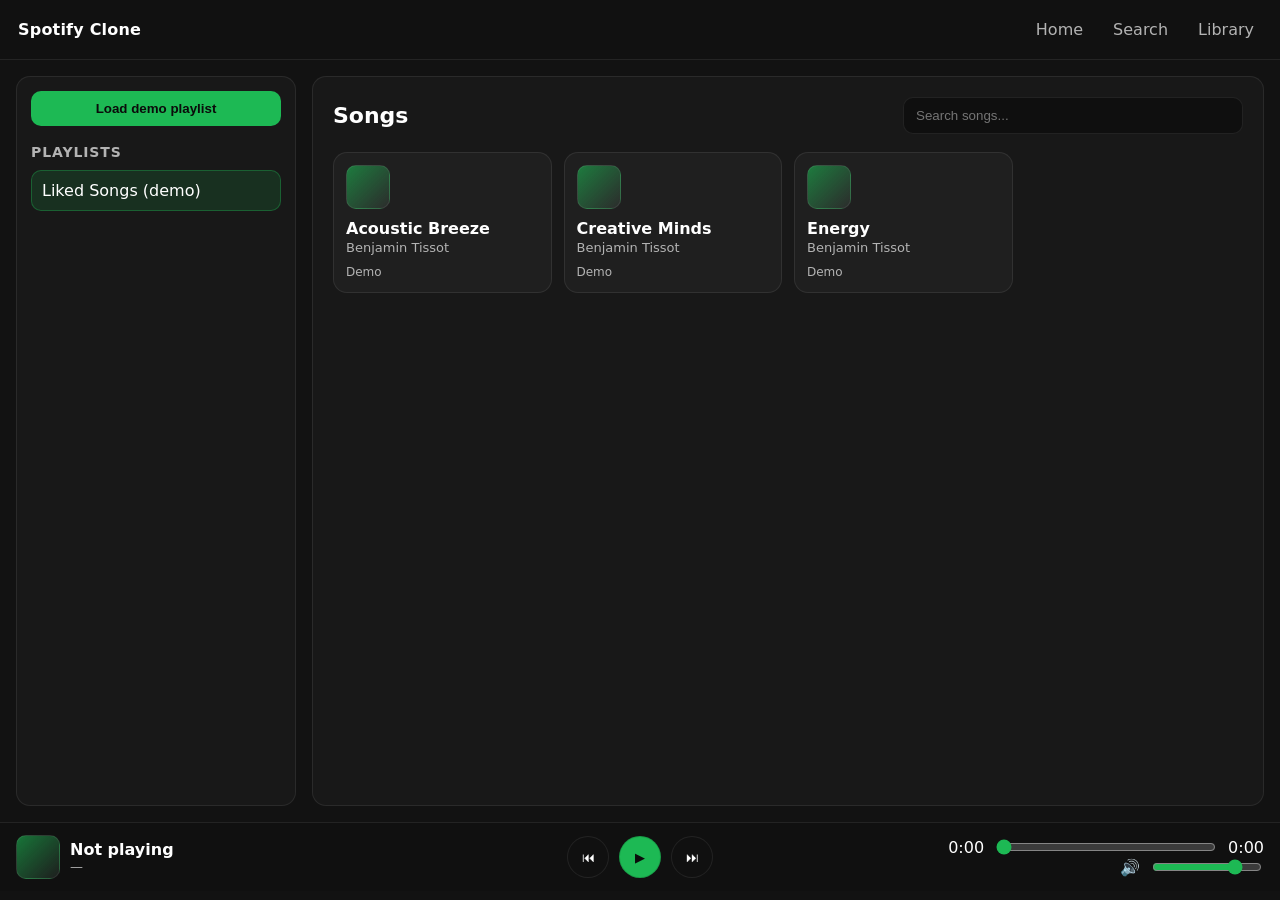
==== index.html @ 104b4d65 "Rename Spotify.html to index.html" ====
<!DOCTYPE html>
<html lang="en">
<head>
  <meta charset="UTF-8" />
  <meta name="viewport" content="width=device-width, initial-scale=1.0" />
  <title>Spotify Clone</title>
  <link rel="stylesheet" href="Spotify.css" />
</head>
<body>
  <header class="topbar">
    <div class="brand">Spotify Clone</div>
    <nav class="nav">
      <a href="#" class="nav__link">Home</a>
      <a href="#" class="nav__link">Search</a>
      <a href="#" class="nav__link">Library</a>
    </nav>
  </header>

  <main class="layout">
    <aside class="sidebar">
      <button id="btnLoadDemo" class="btn">Load demo playlist</button>
      <div class="sidebar__section">
        <h3>Playlists</h3>
        <ul id="playlist" class="list"></ul>
      </div>
    </aside>

    <section class="content">
      <div class="content__header">
        <h1 id="viewTitle">Songs</h1>
        <div class="search">
          <input id="searchInput" class="search__input" placeholder="Search songs..." />
        </div>
      </div>

      <div id="songs" class="cards"></div>
    </section>
  </main>

  <footer class="player">
    <div class="player__now">
      <div class="cover" aria-hidden="true"></div>
      <div>
        <div id="nowTitle" class="player__title">Not playing</div>
        <div id="nowArtist" class="player__artist">—</div>
      </div>
    </div>

    <div class="player__controls">
      <button id="btnPrev" class="iconbtn" title="Previous">⏮</button>
      <button id="btnPlay" class="iconbtn iconbtn--primary" title="Play/Pause">▶</button>
      <button id="btnNext" class="iconbtn" title="Next">⏭</button>
    </div>

    <div class="player__meta">
      <div class="time">
        <span id="curTime">0:00</span>
        <input id="seek" type="range" min="0" max="100" value="0" />
        <span id="durTime">0:00</span>
      </div>
      <div class="volume">
        <span>🔊</span>
        <input id="volume" type="range" min="0" max="1" step="0.01" value="0.8" />
      </div>
    </div>

    <audio id="audio" preload="metadata"></audio>
  </footer>

  <script src="Spotify.js"></script>
</body>
</html>
---- Spotify.css ----
:root {
  --bg: #121212;
  --bg2: #181818;
  --card: #1f1f1f;
  --text: #ffffff;
  --muted: #b3b3b3;
  --green: #1db954;
  --border: rgba(255,255,255,0.08);
}

* { box-sizing: border-box; }

html, body {
  height: 100%;
}

body {
  margin: 0;
  font-family: system-ui, -apple-system, Segoe UI, Roboto, Helvetica, Arial, "Apple Color Emoji", "Segoe UI Emoji";
  background: var(--bg);
  color: var(--text);
}

a { color: inherit; text-decoration: none; }

.topbar {
  position: sticky;
  top: 0;
  z-index: 10;
  display: flex;
  align-items: center;
  justify-content: space-between;
  padding: 14px 18px;
  background: rgba(18,18,18,0.9);
  backdrop-filter: blur(10px);
  border-bottom: 1px solid var(--border);
}

.brand {
  font-weight: 700;
  letter-spacing: 0.2px;
}

.nav {
  display: flex;
  gap: 14px;
  color: var(--muted);
}

.nav__link { padding: 6px 8px; border-radius: 8px; }
.nav__link:hover { background: rgba(255,255,255,0.06); color: var(--text); }

.layout {
  display: grid;
  grid-template-columns: 280px 1fr;
  gap: 16px;
  padding: 16px;
}

.sidebar {
  background: var(--bg2);
  border: 1px solid var(--border);
  border-radius: 14px;
  padding: 14px;
  min-height: calc(100vh - 170px);
}

.sidebar__section h3 {
  margin: 18px 0 10px;
  font-size: 14px;
  color: var(--muted);
  font-weight: 700;
  text-transform: uppercase;
  letter-spacing: 0.9px;
}

.btn {
  width: 100%;
  border: 0;
  padding: 10px 12px;
  border-radius: 10px;
  font-weight: 700;
  cursor: pointer;
  background: var(--green);
  color: #0b0b0b;
}

.btn:hover { filter: brightness(1.03); }

.list {
  list-style: none;
  padding: 0;
  margin: 0;
}

.list li {
  padding: 10px 10px;
  border-radius: 10px;
  color: var(--muted);
  cursor: pointer;
}

.list li:hover { background: rgba(255,255,255,0.06); color: var(--text); }
.list li.active { background: rgba(29,185,84,0.15); color: var(--text); border: 1px solid rgba(29,185,84,0.35); }

.content {
  background: var(--bg2);
  border: 1px solid var(--border);
  border-radius: 14px;
  padding: 14px;
  min-height: calc(100vh - 170px);
}

.content__header {
  display: flex;
  align-items: center;
  justify-content: space-between;
  gap: 12px;
  padding: 6px 6px 12px;
}

.content__header h1 {
  margin: 0;
  font-size: 22px;
}

.search__input {
  width: min(340px, 55vw);
  padding: 10px 12px;
  border-radius: 10px;
  border: 1px solid var(--border);
  background: #0f0f0f;
  color: var(--text);
}

.cards {
  display: grid;
  grid-template-columns: repeat(auto-fill, minmax(180px, 1fr));
  gap: 12px;
  padding: 6px;
}

.card {
  background: var(--card);
  border: 1px solid var(--border);
  border-radius: 14px;
  padding: 12px;
  cursor: pointer;
  transition: transform .12s ease, background .12s ease;
}

.card:hover {
  transform: translateY(-1px);
  background: #232323;
}

.card__title {
  font-weight: 800;
  margin: 10px 0 2px;
}

.card__artist {
  color: var(--muted);
  font-size: 13px;
}

.card__badge {
  display: inline-block;
  margin-top: 10px;
  font-size: 12px;
  color: var(--muted);
}

.player {
  position: sticky;
  bottom: 0;
  display: grid;
  grid-template-columns: 1fr 240px 1fr;
  align-items: center;
  gap: 16px;
  padding: 12px 16px;
  background: rgba(16,16,16,0.95);
  border-top: 1px solid var(--border);
}

.player__now {
  display: flex;
  align-items: center;
  gap: 10px;
}

.cover {
  width: 44px;
  height: 44px;
  border-radius: 10px;
  background: linear-gradient(135deg, rgba(29,185,84,0.6), rgba(255,255,255,0.06));
  border: 1px solid rgba(255,255,255,0.08);
}

.player__title { font-weight: 800; }
.player__artist { color: var(--muted); font-size: 13px; }

.player__controls {
  display: flex;
  justify-content: center;
  gap: 10px;
}

.iconbtn {
  border: 1px solid var(--border);
  background: #101010;
  color: var(--text);
  width: 42px;
  height: 42px;
  border-radius: 999px;
  cursor: pointer;
}

.iconbtn:hover { background: #151515; }

.iconbtn--primary {
  background: var(--green);
  color: #0b0b0b;
  border-color: rgba(0,0,0,0.15);
}

.time, .volume {
  display: flex;
  align-items: center;
  gap: 10px;
  justify-content: flex-end;
}

#seek { width: 220px; }
#volume { width: 110px; }

input[type="range"] {
  accent-color: var(--green);
}

@media (max-width: 860px) {
  .layout { grid-template-columns: 1fr; }
  .sidebar { min-height: auto; }
  .player { grid-template-columns: 1fr; gap: 10px; }
  .player__controls { justify-content: flex-start; }
  .time, .volume { justify-content: flex-start; }
  #seek { width: min(320px, 80vw); }
}
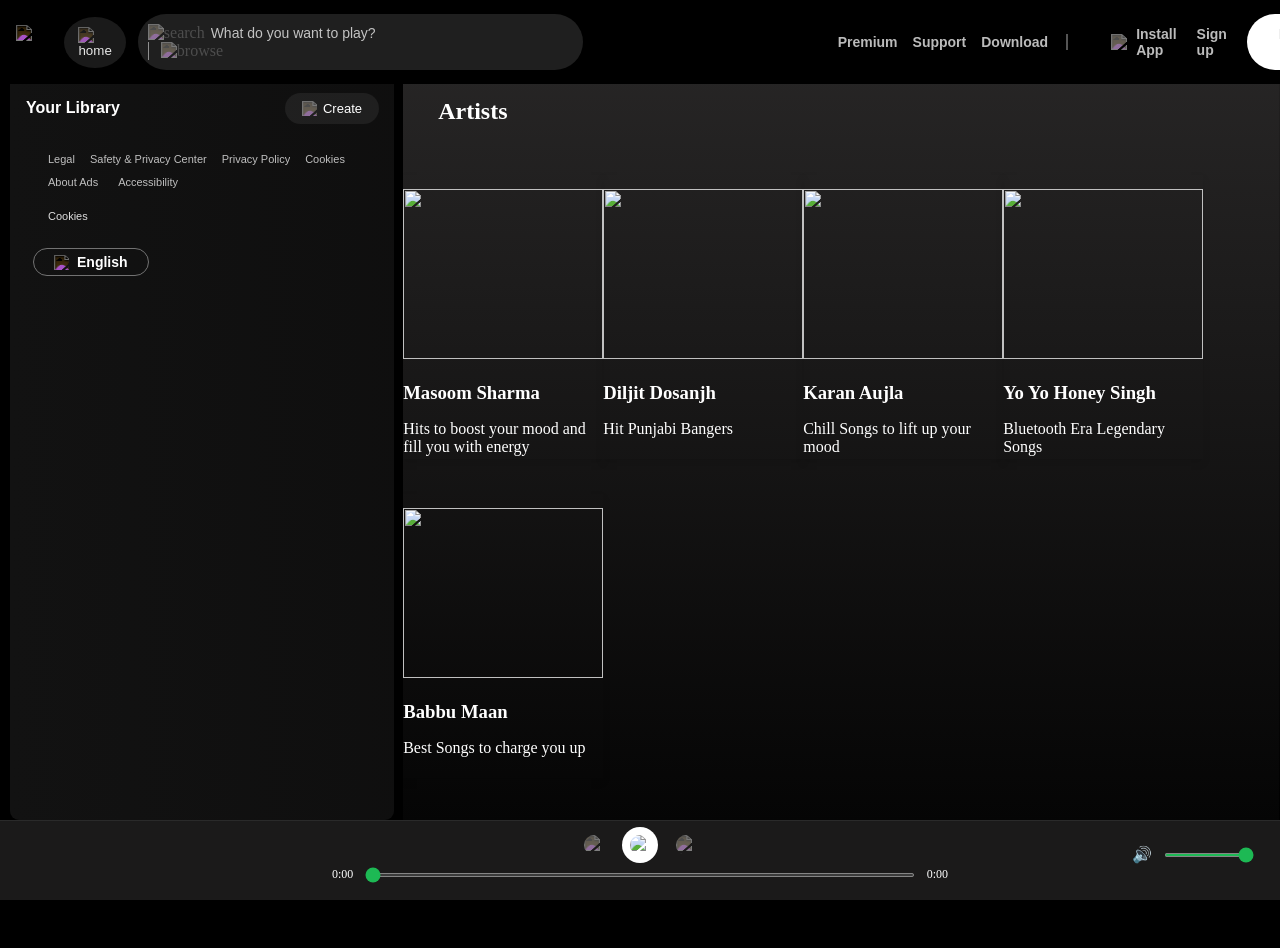
==== commit 1403c6c5: "Refactor footer section in index.html" ====
--- a/index.html
+++ b/index.html
@@ -1,72 +1,153 @@
 <!DOCTYPE html>
 <html lang="en">
+
 <head>
-  <meta charset="UTF-8" />
-  <meta name="viewport" content="width=device-width, initial-scale=1.0" />
-  <title>Spotify Clone</title>
-  <link rel="stylesheet" href="Spotify.css" />
+    <meta charset="UTF-8">
+    <meta name="viewport" content="width=device-width, initial-scale=1.0">
+    <link rel="stylesheet" href="Spotify.css">
+    <link rel="stylesheet" href="Utility.css">
+    <title>Spotify - Web Player: Music For Everyone</title>
 </head>
+
 <body>
-  <header class="topbar">
-    <div class="brand">Spotify Clone</div>
-    <nav class="nav">
-      <a href="#" class="nav__link">Home</a>
-      <a href="#" class="nav__link">Search</a>
-      <a href="#" class="nav__link">Library</a>
-    </nav>
-  </header>
+    <div class="navbar">
+        <div class="logo">
+            <img src="svg/logo.svg" alt="logo">
+        </div>
+        <div class="home">
+            <button><img src="svg/home.svg" alt="home"></button>
+        </div>
+        <div class="search flex items-center">
+            <img src="svg/search.svg" alt="search">
+            <input type="text" placeholder="What do you want to play?">
+            <div class="browse">
+                <img src="svg/browse.svg" alt="browse">
+            </div>
+        </div>
+        <div class="content">
+            <ul>
+                <li>Premium</li>
+                <li>Support</li>
+                <li>Download</li>
+            </ul>
+        </div>
+        <div class="content2">
+            <ul>
+                <li><img src="svg/install.svg" alt="install">Install App</li>
+                <li>Sign up</li>
+                <li><button>Log in</button></li>
+            </ul>
+        </div>
+    </div>
+    <div class="homepage flex">
+        <div class="left">
+            <div class="library">
+                <h3>Your Library</h3>
+                <div class="create">
+                    <button><img src="svg/create.svg" alt="create">Create</button>
+                </div>
+            </div>
+            <div class="songsList">
+                <ul></ul>
+            </div>
+            <div class="legal">
+                <div class="group1">
+                    <ul>
+                        <li>Legal</li>
+                        <li>Safety & Privacy Center</li>
+                        <li>Privacy Policy</li>
+                        <li>Cookies</li>
+                    </ul>
+                </div>
+                <div class="group2">
+                    <ul>
+                        <li>About Ads</li>
+                        <li>Accessibility</li>
+                    </ul>
+                </div>
+                <div class="group3">
+                    <ul>
+                        <li>Cookies</li>
+                    </ul>
+                </div>
+            </div>
+            <div class="language-btn">
+                <img src="svg/globe.svg" alt="globe">English
+            </div>
+        </div>
+        <div class="right">
+            <div class="SpotifyPlaylists">
+                <h2>Artists</h2>
+                <div class="cardcontainer">
+                    <div class="card" data-artist="Masoom Sharma">
+                        <div class="play">
+                            <img src="svg/play.svg" alt="play">
+                        </div>
+                        <img src="images/Masoom Sharma.jpeg" alt="">
+                        <h3>Masoom Sharma</h3>
+                        <p>Hits to boost your mood and fill you with energy</p>
+                    </div>
+                    <div class="card" data-artist="Diljit Dosanjh">
+                        <div class="play">
+                            <img src="svg/play.svg" alt="play">
+                        </div>
+                        <img src="images/Diljit .jpg" alt="">
+                        <h3>Diljit Dosanjh</h3>
+                        <p>Hit Punjabi Bangers</p>
+                    </div>
+                    <div class="card" data-artist="Karan Aujla">
+                        <div class="play">
+                            <img src="svg/play.svg" alt="play">
+                        </div>
+                        <img src="images/karan-aujla.jpg" alt="">
+                        <h3>Karan Aujla</h3>
+                        <p>Chill Songs to lift up your mood</p>
+                    </div>
+                    <div class="card" data-artist="Yo Yo Honey Singh">
+                        <div class="play">
+                            <img src="svg/play.svg" alt="play">
+                        </div>
+                        <img src="images/Yo-Yo-Honey-Singh.jpg" alt="">
+                        <h3>Yo Yo Honey Singh</h3>
+                        <p>Bluetooth Era Legendary Songs</p>
+                    </div>
+                    <div class="card" data-artist="Babbu Maan">
+                        <div class="play">
+                            <img src="svg/play.svg" alt="play">
+                        </div>
+                        <img src="images/Babbu Maan.jpg" alt="">
+                        <h3>Babbu Maan</h3>
+                        <p>Best Songs to charge you up</p>
+                    </div>
+                </div>
+            </div>
+        </div>
+    </div>
+    <div class="footer">
+        <div class="songinfo">
+            <div class="song-title"></div>
+            <div class="song-artist"></div>
+        </div>
+        <div class="controls">
+            <div class="buttons">
+                <img class="btn previous" src="svg/previous.svg" alt="previous">
+                <img class="play-btn" src="svg/play.svg" alt="play">
+                <img class="btn forward" src="svg/forward.svg" alt="forward">
+            </div>
+            <div class="seekbar">
+                <span class="current-time">0:00</span>
+                <input type="range" class="seek-slider" value="0" min="0" max="100">
+                <span class="total-time">0:00</span>
+            </div>
+        </div>
+        <div class="volume">
+            <span>🔊</span>
+            <input type="range" class="volume-slider" min="0" max="1" step="0.01" value="1">
+        </div>
+        <div class="songtime"></div>
+    </div>
+    </div>
+    <script src="Spotify.js"></script>
+</body>
 
-  <main class="layout">
-    <aside class="sidebar">
-      <button id="btnLoadDemo" class="btn">Load demo playlist</button>
-      <div class="sidebar__section">
-        <h3>Playlists</h3>
-        <ul id="playlist" class="list"></ul>
-      </div>
-    </aside>
-
-    <section class="content">
-      <div class="content__header">
-        <h1 id="viewTitle">Songs</h1>
-        <div class="search">
-          <input id="searchInput" class="search__input" placeholder="Search songs..." />
-        </div>
-      </div>
-
-      <div id="songs" class="cards"></div>
-    </section>
-  </main>
-
-  <footer class="player">
-    <div class="player__now">
-      <div class="cover" aria-hidden="true"></div>
-      <div>
-        <div id="nowTitle" class="player__title">Not playing</div>
-        <div id="nowArtist" class="player__artist">—</div>
-      </div>
-    </div>
-
-    <div class="player__controls">
-      <button id="btnPrev" class="iconbtn" title="Previous">⏮</button>
-      <button id="btnPlay" class="iconbtn iconbtn--primary" title="Play/Pause">▶</button>
-      <button id="btnNext" class="iconbtn" title="Next">⏭</button>
-    </div>
-
-    <div class="player__meta">
-      <div class="time">
-        <span id="curTime">0:00</span>
-        <input id="seek" type="range" min="0" max="100" value="0" />
-        <span id="durTime">0:00</span>
-      </div>
-      <div class="volume">
-        <span>🔊</span>
-        <input id="volume" type="range" min="0" max="1" step="0.01" value="0.8" />
-      </div>
-    </div>
-
-    <audio id="audio" preload="metadata"></audio>
-  </footer>
-
-  <script src="Spotify.js"></script>
-</body>
 </html>
--- a/Spotify.css
+++ b/Spotify.css
@@ -1,248 +1,662 @@
-:root {
-  --bg: #121212;
-  --bg2: #181818;
-  --card: #1f1f1f;
-  --text: #ffffff;
-  --muted: #b3b3b3;
-  --green: #1db954;
-  --border: rgba(255,255,255,0.08);
-}
-
-* { box-sizing: border-box; }
-
-html, body {
-  height: 100%;
-}
-
 body {
-  margin: 0;
-  font-family: system-ui, -apple-system, Segoe UI, Roboto, Helvetica, Arial, "Apple Color Emoji", "Segoe UI Emoji";
-  background: var(--bg);
-  color: var(--text);
-}
-
-a { color: inherit; text-decoration: none; }
-
-.topbar {
-  position: sticky;
-  top: 0;
-  z-index: 10;
-  display: flex;
-  align-items: center;
-  justify-content: space-between;
-  padding: 14px 18px;
-  background: rgba(18,18,18,0.9);
-  backdrop-filter: blur(10px);
-  border-bottom: 1px solid var(--border);
-}
-
-.brand {
-  font-weight: 700;
-  letter-spacing: 0.2px;
-}
-
-.nav {
-  display: flex;
-  gap: 14px;
-  color: var(--muted);
-}
-
-.nav__link { padding: 6px 8px; border-radius: 8px; }
-.nav__link:hover { background: rgba(255,255,255,0.06); color: var(--text); }
-
-.layout {
-  display: grid;
-  grid-template-columns: 280px 1fr;
-  gap: 16px;
-  padding: 16px;
-}
-
-.sidebar {
-  background: var(--bg2);
-  border: 1px solid var(--border);
-  border-radius: 14px;
-  padding: 14px;
-  min-height: calc(100vh - 170px);
-}
-
-.sidebar__section h3 {
-  margin: 18px 0 10px;
-  font-size: 14px;
-  color: var(--muted);
-  font-weight: 700;
-  text-transform: uppercase;
-  letter-spacing: 0.9px;
-}
-
-.btn {
-  width: 100%;
-  border: 0;
-  padding: 10px 12px;
-  border-radius: 10px;
-  font-weight: 700;
-  cursor: pointer;
-  background: var(--green);
-  color: #0b0b0b;
-}
-
-.btn:hover { filter: brightness(1.03); }
-
-.list {
-  list-style: none;
-  padding: 0;
-  margin: 0;
-}
-
-.list li {
-  padding: 10px 10px;
-  border-radius: 10px;
-  color: var(--muted);
-  cursor: pointer;
-}
-
-.list li:hover { background: rgba(255,255,255,0.06); color: var(--text); }
-.list li.active { background: rgba(29,185,84,0.15); color: var(--text); border: 1px solid rgba(29,185,84,0.35); }
+    background-color: #000000;
+    color: #fff;
+    margin: 0;
+    padding-top: 48px;
+    padding-bottom: 80px;
+    overflow: hidden;
+    height: 100%;
+}
+
+.navbar {
+    background: #000000;
+    padding: 0 16px;
+    min-height: 48px;
+    display: flex;
+    align-items: center;
+    position: fixed;
+    top: 0px;
+    z-index: 100;
+    width: 100%;
+    flex-shrink: 0;
+}
+
+
+.logo img {
+    width: 32px;
+    height: 35px;
+    padding-right: 20px;
+    filter: invert(1);
+}
+
+.home img {
+    width: 25px;
+    height: 25px;
+    padding: 9px 8px;
+    filter: invert(0.9);
+}
+
+.home button {
+    background: #1a1a1a;
+    border: none;
+    border-radius: 50%;
+}
+
+.search img {
+    width: 23px;
+    height: 23px;
+    filter: invert(0.7);
+}
+
+.search {
+    background-color: #242424de;
+    border: none;
+    border-radius: 50px;
+    padding: 10px 10px;
+    gap: 7px;
+    flex-shrink: 0;
+    margin-left: 12px;
+}
+
+
+.search input {
+    cursor: text;
+    border: none;
+    outline: none;
+    font-family: "Poppins", sans-serif;
+    font-size: 14px;
+    font-weight: 400;
+    width: 360px;
+    background-color: transparent;
+    color: #ffffff;
+}
+
+.search input::placeholder {
+    color: #ffffffbb;
+}
+
+.search:hover {
+    border: 1px solid #595656e8;
+    background-color: #353333e8;
+}
+
+.browse img {
+    border-inline-start: 1px solid #555;
+    padding-inline: 12px 8px;
+    filter: invert(0.7);
+    width: 23px;
+    height: 23px;
+}
 
 .content {
-  background: var(--bg2);
-  border: 1px solid var(--border);
-  border-radius: 14px;
-  padding: 14px;
-  min-height: calc(100vh - 170px);
-}
-
-.content__header {
-  display: flex;
-  align-items: center;
-  justify-content: space-between;
-  gap: 12px;
-  padding: 6px 6px 12px;
-}
-
-.content__header h1 {
-  margin: 0;
-  font-size: 22px;
-}
-
-.search__input {
-  width: min(340px, 55vw);
-  padding: 10px 12px;
-  border-radius: 10px;
-  border: 1px solid var(--border);
-  background: #0f0f0f;
-  color: var(--text);
-}
-
-.cards {
-  display: grid;
-  grid-template-columns: repeat(auto-fill, minmax(180px, 1fr));
-  gap: 12px;
-  padding: 6px;
+    display: flex;
+    align-items: center;
+    margin-left: 255px;
+}
+
+.content ul {
+    list-style: none;
+    display: flex;
+    gap: 15px;
+    border-inline-end: 2px solid #555;
+    color: #ffffffbb;
+    padding-inline: 0px 18px;
+    font-size: var(--encore-text-size-base);
+    font-weight: 700;
+    font-family: "Poppins", sans-serif;
+
+}
+
+.content ul li {
+    font-size: 14px;
+    cursor: pointer;
+}
+
+.content ul li:hover {
+    color: #ffffff;
+    transform: scale(1.1);
+}
+
+.content2 img {
+    width: 17px;
+    height: 17px;
+    padding: 0px 3px;
+    filter: invert(0.7);
+}
+
+.content2 ul {
+    align-items: center;
+    color: #ffffffbb;
+    list-style: none;
+    display: flex;
+    gap: 20px;
+    font-size: 14px;
+    font-weight: 700;
+    font-family: "Poppins", sans-serif;
+}
+
+.content2 ul li:first-child {
+    display: flex;
+    align-items: center;
+    gap: 5px;
+}
+
+.content2 ul li {
+    font-size: 14px;
+    cursor: pointer;
+}
+
+.content2 ul li:hover {
+    color: #ffffff;
+    transform: scale(1.1);
+}
+
+.content2 button {
+    background: #ffffff;
+    color: #000000;
+    border: none;
+    padding: 12px 32px;
+    border-radius: 100px;
+    font-size: 14px;
+    font-weight: 700;
+    font-family: "Poppins", sans-serif;
+}
+
+.left {
+    box-sizing: border-box;
+    width: 30vw;
+    background: linear-gradient(to right, #121212, #302f2f50);
+    height: calc(100vh - 128px);
+    margin-top: 0;
+    margin-left: 10px;
+    border-radius: 9px;
+    display: block;
+    /* ← change from flex to block */
+    padding: 5px 8px;
+    overflow-y: auto;
+    overflow-x: hidden;
+    position: fixed;
+    z-index: 99;
+    left: 0;
+    top: 48px;
+}
+
+.left * {
+    max-width: 100%;
+    overflow-x: hidden;
+}
+
+.library {
+    display: flex;
+    align-items: center;
+    justify-content: space-between;
+    width: 100%;
+    padding-left: 8px;
+    padding-top: 30px;
+}
+
+.library h3 {
+    font-size: 16px;
+    font-weight: 700;
+    font-family: "Poppins", sans-serif;
+    color: #fff;
+}
+
+
+.songsList {
+    display: block;
+    width: 100%;
+}
+
+.songsList ul {
+    display: block;
+    padding-left: 0;
+    margin: 0;
+}
+
+.songsList ul li {
+    list-style: none;
+    display: flex;
+    align-items: center;
+    justify-content: space-between;
+    gap: 10px;
+    cursor: pointer;
+    border: 1px solid #2a2a2a;
+    margin: 8px 12px;
+    padding: 10px;
+    border-radius: 8px;
+    font-size: 13px;
+    font-family: "Poppins", sans-serif;
+    color: #ffffffbb;
+    transition: 0.2s;
+}
+
+.songsList ul li:hover {
+    background-color: #1f1f1f;
+}
+
+.songsList ul li img {
+    width: 30px;
+    height: 30px;
+    filter: invert(0.7);
+}
+
+.songsList .info {
+    flex: 1;
+    margin-left: 10px;
+}
+
+.active-song {
+    border: 2px solid #1db954;
+    animation: pulse 1.5s infinite;
+    box-shadow: 0 0 10px #1db954;
+}
+
+@keyframes pulse {
+    0% {
+        box-shadow: 0 0 0px #1db954;
+    }
+
+    50% {
+        box-shadow: 0 0 15px #1db954;
+    }
+
+    100% {
+        box-shadow: 0 0 0px #1db954;
+    }
+}
+
+.playnow {
+    display: flex;
+    align-items: center;
+    gap: 10px;
+    font-size: 14px;
+    font-weight: 100;
+    font-family: "Poppins", sans-serif;
+    color: #ffffffbb;
+}
+
+.playnow img {
+    width: 28px;
+    height: 28px;
+    background-color: white;
+    border-radius: 50%;
+    padding: 6px;
+    opacity: 0.8;
+    transition: 0.2s;
+}
+
+.songsList ul li:hover .playnow img {
+    opacity: 1;
+}
+
+.playnow img:hover {
+    filter: invert(1);
+
+}
+
+.play-text {
+    font-size: 12px;
+    color: #b3b3b3;
+}
+
+.active-song .play-text {
+    color: #1db954;
+    font-weight: 500;
+}
+
+.create {
+    padding: 0;
+    margin: 8px 15px;
+}
+
+
+.create img {
+    width: 15px;
+    height: 15px;
+    filter: invert(0.7);
+    padding: 0;
+}
+
+
+.create button {
+    background-color: rgba(128, 128, 128, 0.142);
+    border: none;
+    border-radius: 70px;
+    color: #fff;
+    display: flex;
+    align-items: center;
+    gap: 6px;
+    font-size: 13px;
+    font-weight: 100;
+    font-family: "Poppins", sans-serif;
+    padding: 8px 17px;
+    cursor: pointer;
+}
+
+.create button:hover {
+    border: 1px solid #595656e8;
+    background-color: #353333e8;
+}
+
+.legal {
+    display: block;
+    padding: 10px 15px;
+    margin-top: 10px;
+}
+
+.group1 ul {
+    display: flex;
+    justify-content: flex-start;
+    list-style: none;
+    gap: 15px;
+    font-size: 11px;
+    font-weight: 100;
+    font-family: "Poppins", sans-serif;
+    color: #ffffffbb;
+    padding-left: 15px;
+    cursor: pointer;
+    margin: 0;
+}
+
+.group2 ul {
+    display: flex;
+    list-style: none;
+    gap: 20px;
+    font-size: 11px;
+    font-weight: 100;
+    font-family: "Poppins", sans-serif;
+    color: #ffffffbb;
+    padding-left: 15px;
+    cursor: pointer;
+}
+
+.group3 ul {
+    display: flex;
+    justify-content: flex-start;
+    padding-left: 15px;
+    list-style: none;
+    font-size: 11px;
+    font-weight: 100;
+    font-family: "Poppins", sans-serif;
+    color: #ffffffdd;
+    cursor: pointer;
+}
+
+.language-btn img {
+    width: 15px;
+    height: 15px;
+    filter: invert(1);
+}
+
+.language-btn {
+    background-color: transparent;
+    color: #fff;
+    border: 1px solid #727272;
+    border-radius: 100px;
+    padding: 5px 20px;
+    font-size: 14px;
+    font-weight: 700;
+    font-family: "Poppins", sans-serif;
+    cursor: pointer;
+    width: fit-content;
+    display: flex;
+    align-items: center;
+    gap: 8px;
+    margin: 5px 15px 20px;
+}
+
+.language-btn:hover {
+    border-color: #ffffff;
+    transform: scale(1.05);
+}
+
+
+.right {
+    box-sizing: border-box;
+    width: calc(100vw - 30vw);
+    height: calc(100vh - 80px);
+    background: linear-gradient(to bottom, #363434ba, #030303);
+    margin-left: 31.5vw;
+    border: none;
+    border-radius: 9px;
+    overflow-y: scroll;
+}
+
+.right * {
+    max-width: 100%;
+    overflow-x: hidden;
+    margin-bottom: 0;
+}
+
+.SpotifyPlaylists h2 {
+    padding: 30px 35px;
+
+}
+
+.cardcontainer {
+    display: flex;
+    flex-wrap: wrap;
+    justify-content: flex-start;
+    padding-bottom: 65px;
+}
+
+.active-card {
+    outline: 2px solid #1db954;
+    border-radius: 8px;
+    box-shadow: 0 0 12px #1db95460;
+}
+
+/* Make library heading clickable to reset */
+.library h3 {
+    cursor: pointer;
+    transition: color 0.2s;
+}
+.library h3:hover {
+    color: #1db954;
 }
 
 .card {
-  background: var(--card);
-  border: 1px solid var(--border);
-  border-radius: 14px;
-  padding: 12px;
-  cursor: pointer;
-  transition: transform .12s ease, background .12s ease;
-}
-
-.card:hover {
-  transform: translateY(-1px);
-  background: #232323;
-}
-
-.card__title {
-  font-weight: 800;
-  margin: 10px 0 2px;
-}
-
-.card__artist {
-  color: var(--muted);
-  font-size: 13px;
-}
-
-.card__badge {
-  display: inline-block;
-  margin-top: 10px;
-  font-size: 12px;
-  color: var(--muted);
-}
-
-.player {
-  position: sticky;
-  bottom: 0;
-  display: grid;
-  grid-template-columns: 1fr 240px 1fr;
-  align-items: center;
-  gap: 16px;
-  padding: 12px 16px;
-  background: rgba(16,16,16,0.95);
-  border-top: 1px solid var(--border);
-}
-
-.player__now {
-  display: flex;
-  align-items: center;
-  gap: 10px;
-}
-
-.cover {
-  width: 44px;
-  height: 44px;
-  border-radius: 10px;
-  background: linear-gradient(135deg, rgba(29,185,84,0.6), rgba(255,255,255,0.06));
-  border: 1px solid rgba(255,255,255,0.08);
-}
-
-.player__title { font-weight: 800; }
-.player__artist { color: var(--muted); font-size: 13px; }
-
-.player__controls {
-  display: flex;
-  justify-content: center;
-  gap: 10px;
-}
-
-.iconbtn {
-  border: 1px solid var(--border);
-  background: #101010;
-  color: var(--text);
-  width: 42px;
-  height: 42px;
-  border-radius: 999px;
-  cursor: pointer;
-}
-
-.iconbtn:hover { background: #151515; }
-
-.iconbtn--primary {
-  background: var(--green);
-  color: #0b0b0b;
-  border-color: rgba(0,0,0,0.15);
-}
-
-.time, .volume {
-  display: flex;
-  align-items: center;
-  gap: 10px;
-  justify-content: flex-end;
-}
-
-#seek { width: 220px; }
-#volume { width: 110px; }
-
-input[type="range"] {
-  accent-color: var(--green);
-}
-
-@media (max-width: 860px) {
-  .layout { grid-template-columns: 1fr; }
-  .sidebar { min-height: auto; }
-  .player { grid-template-columns: 1fr; gap: 10px; }
-  .player__controls { justify-content: flex-start; }
-  .time, .volume { justify-content: flex-start; }
-  #seek { width: min(320px, 80vw); }
-}
+    width: 200px;
+    height: 270px;
+    box-shadow: 0 4px 8px rgba(0.1, 0.1, 0.1, 0.1);
+    padding-top: 14px;
+    cursor: pointer;
+    margin-top: 20px;
+    margin-bottom: 15px;
+}
+
+.card::before {
+    content: "";
+    position: absolute;
+    top: 0;
+    left: 0;
+    width: 100%;
+    height: 100%;
+    background: inherit;
+    z-index: 0;
+    transition: backdrop-filter 0.3s ease, background-color 0.3s ease;
+    backdrop-filter: blur(0px);
+    border-radius: 8px;
+}
+
+.card img {
+    position: relative;
+    z-index: 1;
+    width: 100%;
+    height: 170px;
+    object-fit: contain;
+}
+
+
+.card:hover::before {
+    backdrop-filter: blur(8px);
+    background-color: rgba(0, 0, 0, 0.5);
+}
+
+.card h3,
+.card p {
+    position: relative;
+    z-index: 1;
+}
+
+.play img {
+    width: 25px;
+    height: 25px;
+    background-color: rgb(79, 199, 79);
+    border-radius: 50%;
+    padding: 8px 8px;
+    right: 0;
+}
+
+.card .play {
+    position: absolute;
+    bottom: 0px;
+    left: 135px;
+    transform: translateY(-180%);
+    z-index: 2;
+    transition: all 0.1s ease;
+    opacity: 0;
+    cursor: pointer;
+}
+
+.card:hover .play {
+    bottom: 20px;
+    opacity: 1;
+}
+
+.play img:hover {
+    background-color: rgb(108, 193, 108);
+}
+
+.play:hover {
+    transform: translateY(-180%) scale(1.1);
+}
+
+.footer {
+    background: #1b1a1a;
+    color: #ffffff;
+    padding: 0px 24px;
+    display:grid;
+    grid-template-columns: 1fr 2fr 1fr;
+    align-items: center;
+    position: fixed;
+    bottom: 0;
+    z-index: 1000;
+    width: 100%;
+    height: 80px;
+    box-sizing: border-box;
+    border-top: 1px solid #2a2a2a;
+}
+
+.buttons {
+    display: flex;
+    align-items: center;
+    justify-content: center;
+}
+
+.buttons img {
+    width: 20px;
+    height: 20px;
+    border-radius: 50%;
+    padding: 8px 8px;
+    right: 0;
+}
+
+
+.buttons .play-btn {
+    background-color: white;
+    margin-left: 10px;
+    margin-right: 10px;
+    cursor: pointer;
+}
+
+.buttons .play-btn:hover {
+    background-color: #ffffffdd;
+    transform: scale(1.05);
+}
+
+.buttons .btn {
+    filter: invert(0.7);
+    cursor: pointer;
+}
+
+.buttons .btn:hover {
+    transform: scale(1.05);
+    filter: invert(1);
+
+}
+
+.songinfo {
+    justify-self: start;
+    display: flex;
+    flex-direction: column;
+    gap: 2px;
+    max-width: 220px;
+    overflow: hidden;
+}
+
+.song-title {
+    font-size: 16px;
+    font-weight: 600;
+    font-family: "Poppins", sans-serif;
+    color: #ffffff;
+    white-space: nowrap;
+    overflow: hidden;
+    animation: slideUpFade 0.4s ease forwards;
+    opacity: 0;
+}
+
+.song-artist {
+    font-size: 15px;
+    font-weight: 400;
+    font-family: "Poppins", sans-serif;
+    color: #b3b3b3;
+    white-space: nowrap;
+    overflow: hidden;
+    animation: slideUpFade 0.4s ease 0.12s forwards;
+    opacity: 0;
+}
+
+@keyframes slideUpFade {
+    from { opacity: 0; transform: translateY(10px); }
+    to   { opacity: 1; transform: translateY(0); }
+}
+
+.controls {
+    width: 100%;
+    display: flex;
+    flex-direction: column;
+    align-items: center;
+    gap: 4px;
+}
+
+.seekbar {
+    display: flex;
+    align-items: center;
+    gap: 10px;
+    width: 100%;
+    font-size: 12px;
+}
+
+.seek-slider {
+    flex: 1;
+    cursor: pointer;
+    accent-color: #1db954;
+    height: 4px;
+}
+
+
+.volume-slider {
+    width: 90px;
+    cursor: pointer;
+    accent-color: #1db954;
+    height: 4px;
+}
+
+.volume {
+    justify-self: end;
+    display: flex;
+    align-items: center;
+    gap: 10px;
+}
